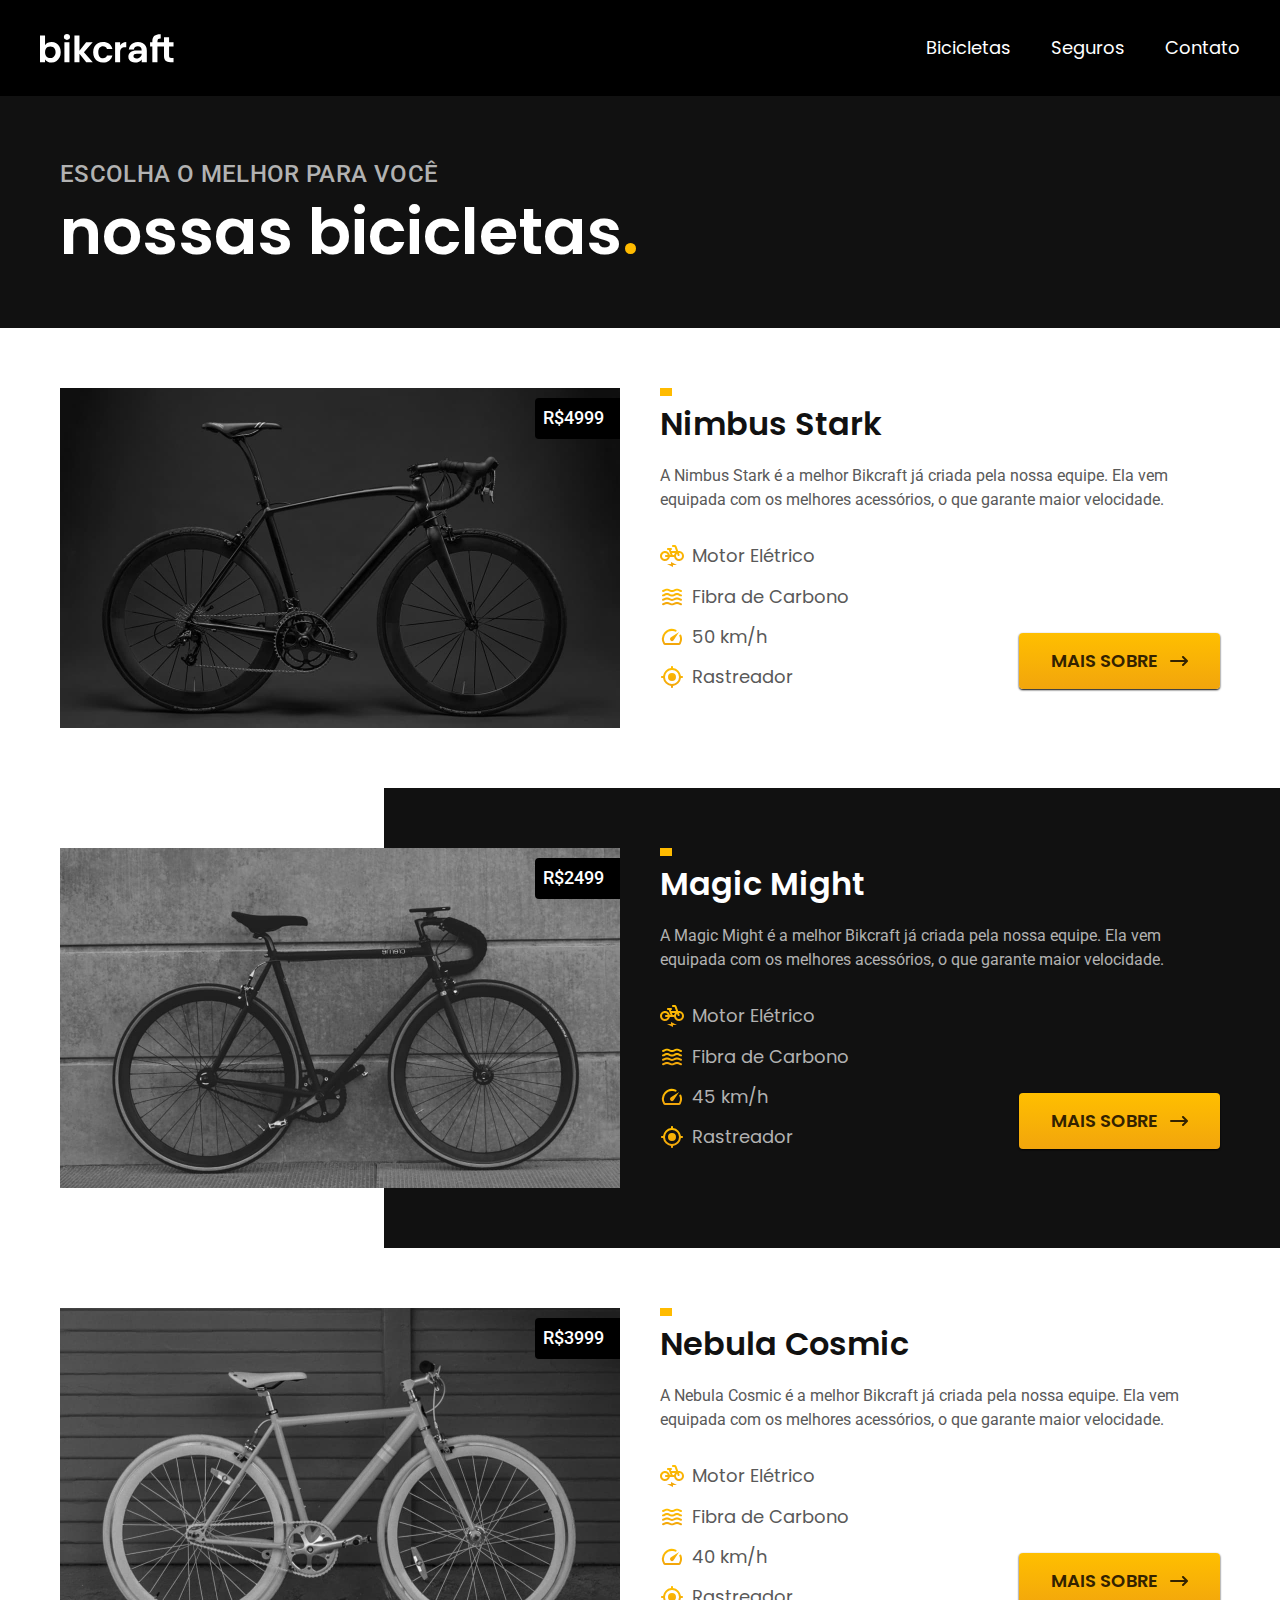
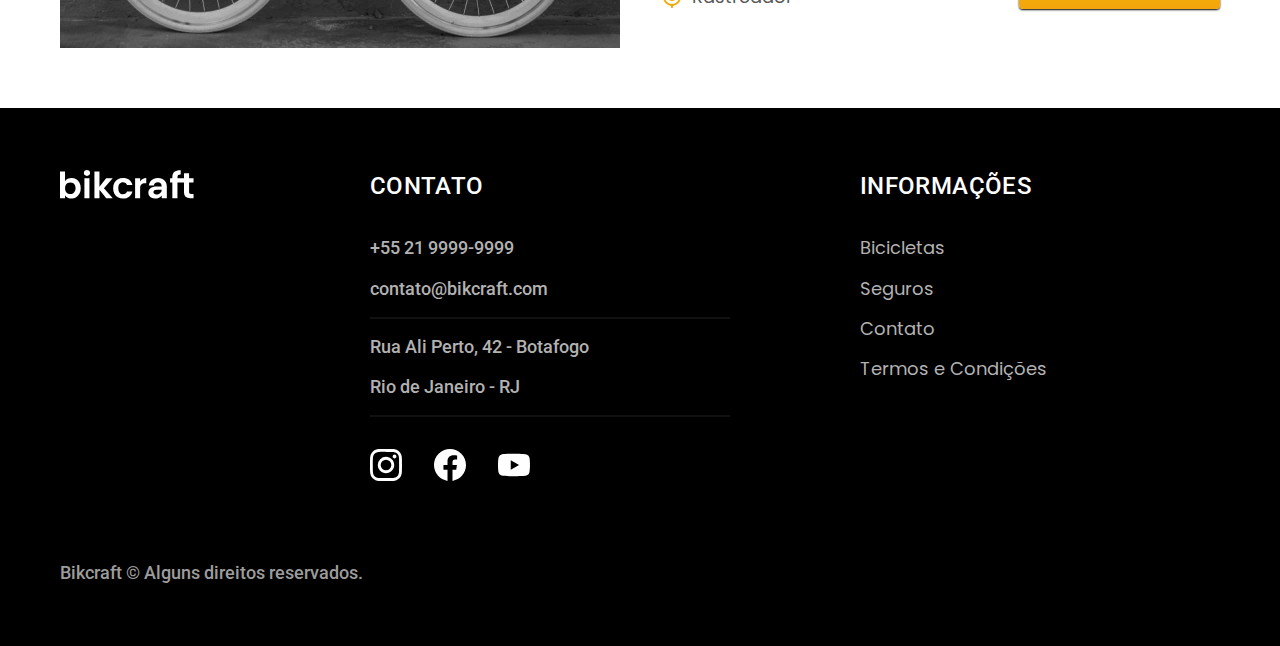
==== bicicletas.html @ 440a0a4f "criando e estilizando a página de bicicletas" ====
<!DOCTYPE html>
<html lang="pt-br">
  <head>
    <meta charset="UTF-8" />
    <meta http-equiv="X-UA-Compatible" content="IE=edge" />
    <meta name="viewport" content="width=device-width, initial-scale=1.0" />
    <meta name="description" content="Termos e condições" />
    <link rel="stylesheet" href="./css/style.css" />
    <link rel="preconnect" href="https://fonts.googleapis.com" />
    <link rel="preconnect" href="https://fonts.gstatic.com" crossorigin />
    <link
      href="https://fonts.googleapis.com/css2?family=Merriweather:ital,wght@1,900&family=Poppins:wght@400;600&family=Roboto:ital,wght@0,400;1,500&display=swap"
      rel="stylesheet"
    />
    <title>Bicicletas | Bicicletas Elétricas</title>
  </head>
  <body id="bicicletas">
    <header class="header-bg">
      <div class="header container">
        <a href="./index.html"
          ><img src="./img/bikcraft.svg" alt="Bikcraft"
        /></a>
        <nav aria-label="primária">
          <ul class="header-menu font-1-m cor-0">
            <li><a href="./bicicletas.html">Bicicletas</a></li>
            <li><a href="./seguros.html">Seguros</a></li>
            <li><a href="./contato.html">Contato</a></li>
          </ul>
        </nav>
      </div>
    </header>

    <main>
      <div class="titulo-bg">
        <div class="titulo container">
          <p class="font-2-l-b cor-5">Escolha o melhor para você</p>
          <h1 class="font-1-xxl cor-0">
            nossas bicicletas<span class="cor-p1">.</span>
          </h1>
        </div>
      </div>

      <div class="bicicletas container">
        <div class="bicicletas-imagem">
          <img src="./img/bicicletas/nimbus.jpg" alt="Bicicleta preta" />
          <span class="font-2-m cor-0">R$4999</span>
        </div>
        <div class="bicicletas-conteudo">
          <h2 class="font-1-xl">Nimbus Stark</h2>
          <p class="font-2-s cor-8">
            A Nimbus Stark é a melhor Bikcraft já criada pela nossa equipe. Ela
            vem equipada com os melhores acessórios, o que garante maior
            velocidade.
          </p>
          <ul class="font-1-m cor-8">
            <li>
              <img src="./img/icones/eletrica.svg" alt="" />Motor Elétrico
            </li>
            <li>
              <img src="./img/icones/carbono.svg" alt="" />Fibra de Carbono
            </li>
            <li><img src="./img/icones/velocidade.svg" alt="" />50 km/h</li>
            <li><img src="./img/icones/rastreador.svg" alt="" />Rastreador</li>
          </ul>
          <a class="botao seta" href="./bicicletas/nimbus.html">Mais Sobre</a>
        </div>
      </div>

      <div class="bicicletas-bg">
        <div class="bicicletas container">
          <div class="bicicletas-imagem">
            <img src="./img/bicicletas/magic.jpg" alt="Bicicleta preta" />
            <span class="font-2-m cor-0">R$2499</span>
          </div>
          <div class="bicicletas-conteudo">
            <h2 class="font-1-xl cor-0">Magic Might</h2>
            <p class="font-2-s cor-5">
              A Magic Might é a melhor Bikcraft já criada pela nossa equipe. Ela
              vem equipada com os melhores acessórios, o que garante maior
              velocidade.
            </p>
            <ul class="font-1-m cor-5">
              <li>
                <img src="./img/icones/eletrica.svg" alt="" />Motor Elétrico
              </li>
              <li>
                <img src="./img/icones/carbono.svg" alt="" />Fibra de Carbono
              </li>
              <li><img src="./img/icones/velocidade.svg" alt="" />45 km/h</li>
              <li>
                <img src="./img/icones/rastreador.svg" alt="" />Rastreador
              </li>
            </ul>
            <a class="botao seta" href="./bicicletas/magic.html">Mais Sobre</a>
          </div>
        </div>
      </div>

      <div class="bicicletas container">
        <div class="bicicletas-imagem">
          <img src="./img/bicicletas/nebula.jpg" alt="Bicicleta preta" />
          <span class="font-2-m cor-0">R$3999</span>
        </div>
        <div class="bicicletas-conteudo">
          <h2 class="font-1-xl">Nebula Cosmic</h2>
          <p class="font-2-s cor-8">
            A Nebula Cosmic é a melhor Bikcraft já criada pela nossa equipe. Ela
            vem equipada com os melhores acessórios, o que garante maior
            velocidade.
          </p>
          <ul class="font-1-m cor-8">
            <li>
              <img src="./img/icones/eletrica.svg" alt="" />Motor Elétrico
            </li>
            <li>
              <img src="./img/icones/carbono.svg" alt="" />Fibra de Carbono
            </li>
            <li><img src="./img/icones/velocidade.svg" alt="" />40 km/h</li>
            <li><img src="./img/icones/rastreador.svg" alt="" />Rastreador</li>
          </ul>
          <a class="botao seta" href="./bicicletas/nebula.html">Mais Sobre</a>
        </div>
      </div>
    </main>

    <footer class="footer-bg">
      <div class="footer container">
        <img src="./img/bikcraft.svg" alt="Bikcraft" />
        <div class="footer-contato">
          <h3 class="font-2-l-b cor-0">Contato</h3>
          <ul class="font-2-m cor-5">
            <li><a href="tel:+552199999999">+55 21 9999-9999</a></li>
            <li>
              <a href="mailto:contato@bikcraft.com">contato@bikcraft.com</a>
            </li>
            <li>Rua Ali Perto, 42 - Botafogo</li>
            <li>Rio de Janeiro - RJ</li>
          </ul>
          <div class="footer-redes">
            <a href="./">
              <img src="./img/redes/instagram.svg" alt="Instagram" />
            </a>
            <a href="./">
              <img src="./img/redes/facebook.svg" alt="Facebook" />
            </a>
            <a href="./">
              <img src="./img/redes/youtube.svg" alt="Youtube" />
            </a>
          </div>
        </div>
        <div class="footer-informacoes">
          <h3 class="font-2-l-b cor-0">Informações</h3>
          <nav>
            <ul class="font-1-m cor-5">
              <li><a href="./bicicletas.html">Bicicletas</a></li>
              <li><a href="./seguros.html">Seguros</a></li>
              <li><a href="./contato.html">Contato</a></li>
              <li><a href="./termos.html">Termos e Condições</a></li>
            </ul>
          </nav>
        </div>
        <p class="footer-copy font-2-m cor-6">
          Bikcraft © Alguns direitos reservados.
        </p>
      </div>
    </footer>
  </body>
</html>
---- css/style.css ----
/* RESETS */
@import "./global/global.css";

/* TIPOGRAFIA */
@import "./utilidades/tipografia.css";

/* CORES */
@import "./utilidades/cores.css";

/* COMPONENTES */
@import "./utilidades/componentes.css";

/* HEADER */
@import "./global/header.css";

/* FOOTER */
@import "./global/footer.css";

/* HOME */
@import "./home/introducao.css";
@import "./home/tecnologia.css";
@import "./home/parceiros.css";
@import "./home/depoimento.css";

/* LISTA DE BICICLETAS */
@import "./bicicletas/bicicletas-lista.css";
@import "./bicicletas/bicicletas.css";

/* SEGUROS */
@import "./seguros/seguros.css";

/* TERMOS */
@import "./termos/termos.css";
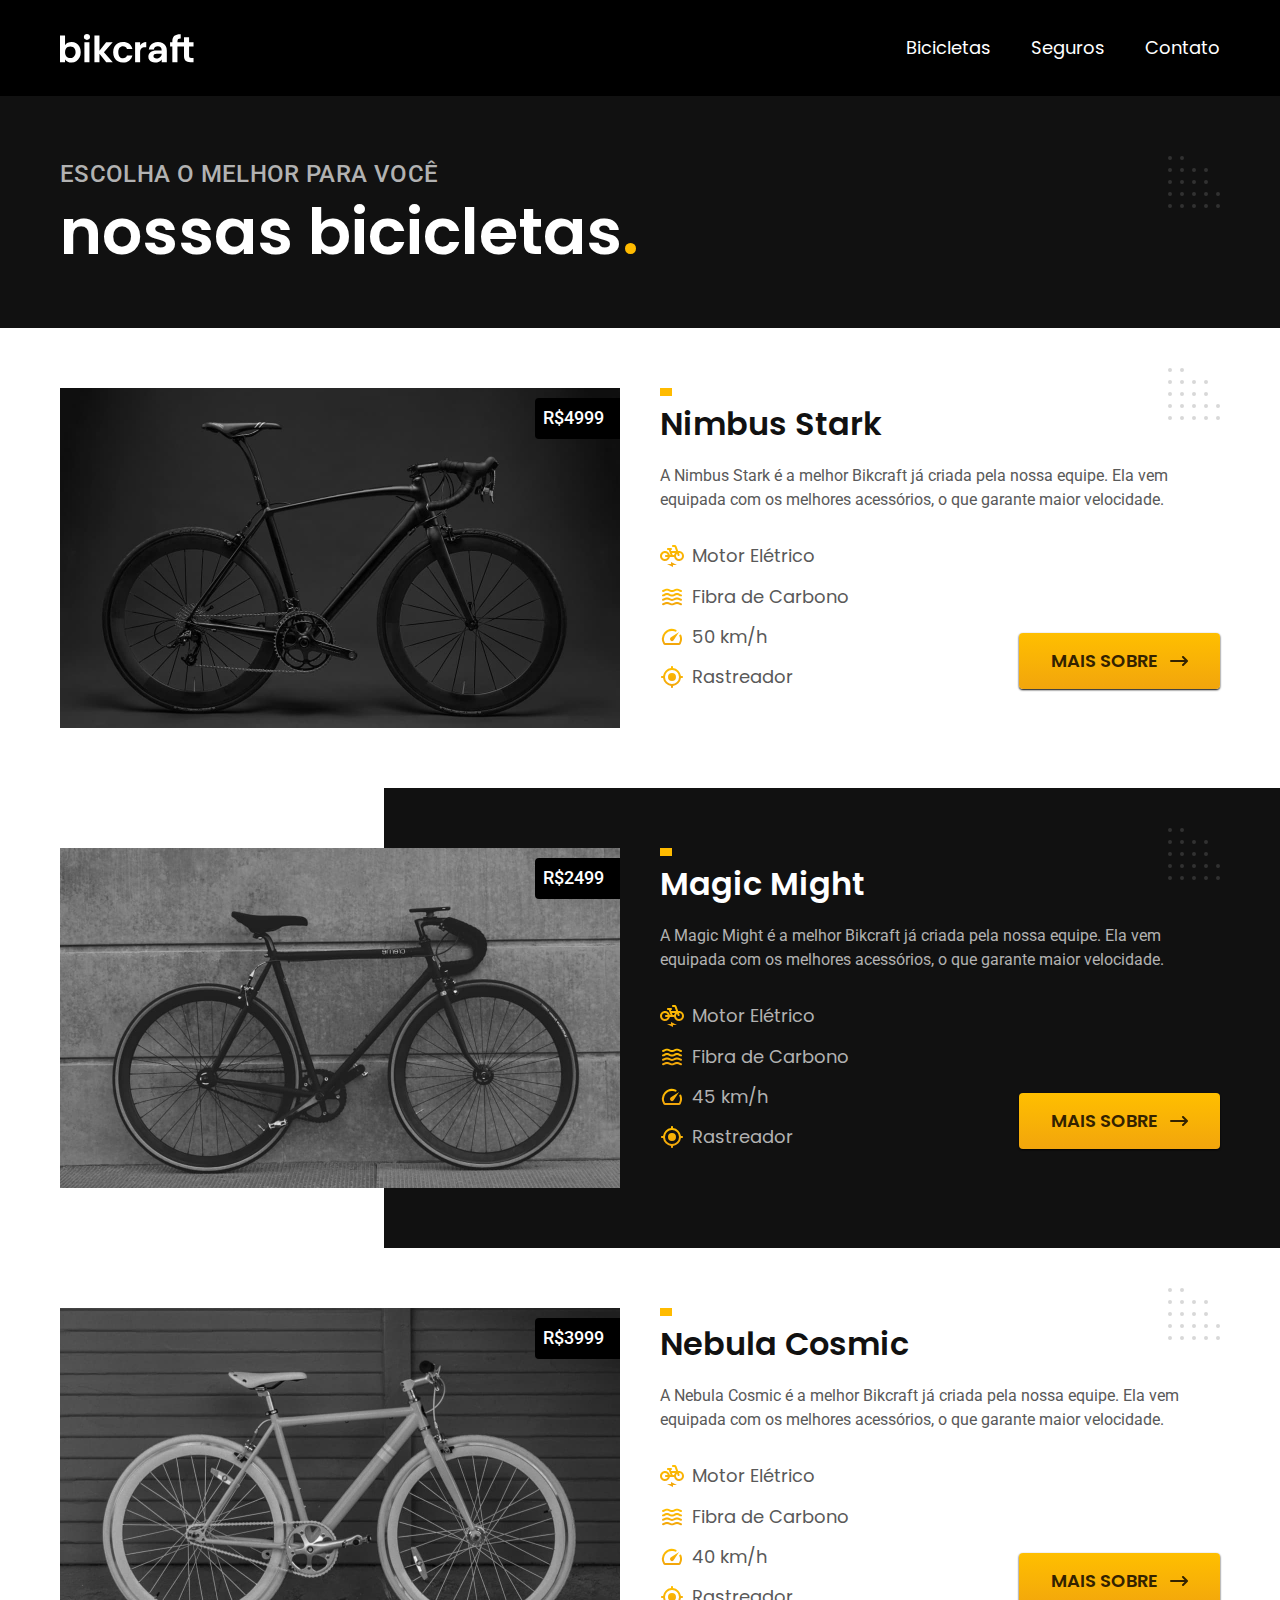
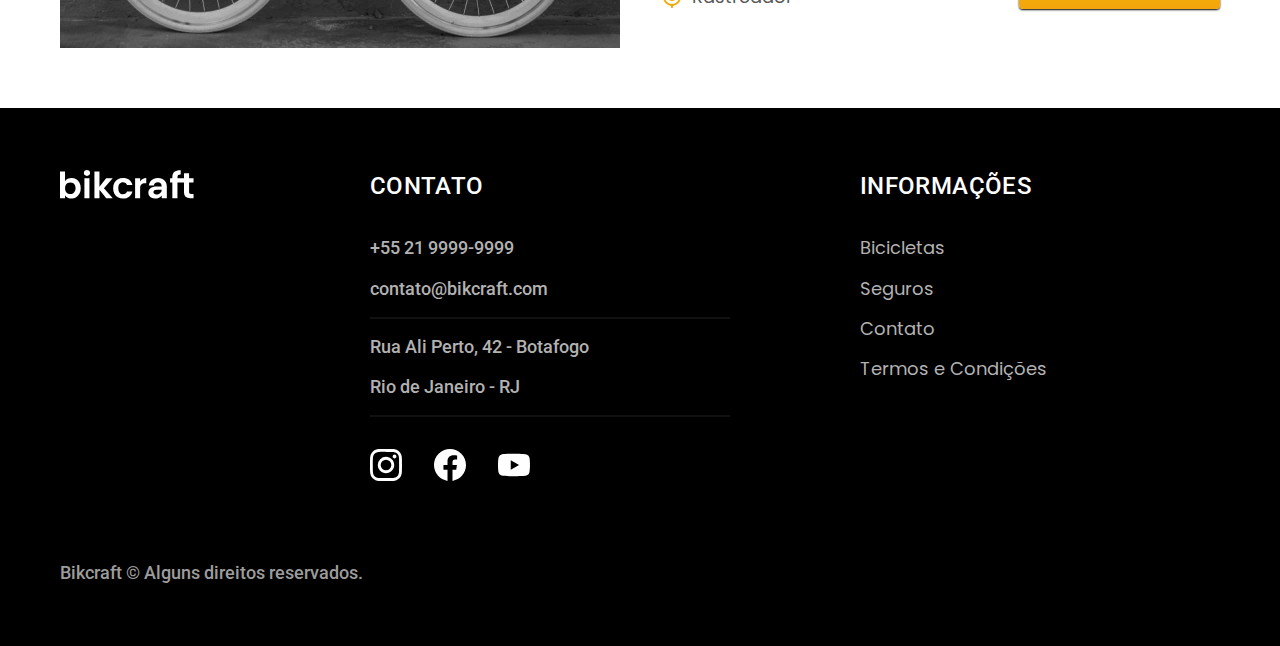
==== commit 790ebee4: "adicionando algumas decorações e otimizações" ====
--- a/bicicletas.html
+++ b/bicicletas.html
@@ -5,6 +5,7 @@
     <meta http-equiv="X-UA-Compatible" content="IE=edge" />
     <meta name="viewport" content="width=device-width, initial-scale=1.0" />
     <meta name="description" content="Termos e condições" />
+    <link rel="preload" href="./css/style.css" as="style" />
     <link rel="stylesheet" href="./css/style.css" />
     <link rel="preconnect" href="https://fonts.googleapis.com" />
     <link rel="preconnect" href="https://fonts.gstatic.com" crossorigin />
--- a/css/style.css
+++ b/css/style.css
@@ -9,6 +9,7 @@
 
 /* COMPONENTES */
 @import "./utilidades/componentes.css";
+@import "./utilidades/formulario.css";
 
 /* HEADER */
 @import "./global/header.css";
@@ -26,8 +27,21 @@
 @import "./bicicletas/bicicletas-lista.css";
 @import "./bicicletas/bicicletas.css";
 
+/* BICICLETA */
+@import "./bicicleta/bicicleta.css";
+@import "./bicicleta/seguro.css";
+
 /* SEGUROS */
 @import "./seguros/seguros.css";
+@import "./seguros/vantagens.css";
+@import "./seguros/perguntas.css";
+
+/* CONTATO */
+@import "./contato/contato.css";
+@import "./contato/lojas.css";
 
 /* TERMOS */
 @import "./termos/termos.css";
+
+/* ORÇAMENTOS */
+@import "./orcamento/orcamento.css";
--- a/css/style.css
+++ b/css/style.css
@@ -9,6 +9,7 @@
 
 /* COMPONENTES */
 @import "./utilidades/componentes.css";
+@import "./utilidades/formulario.css";
 
 /* HEADER */
 @import "./global/header.css";
@@ -26,8 +27,21 @@
 @import "./bicicletas/bicicletas-lista.css";
 @import "./bicicletas/bicicletas.css";
 
+/* BICICLETA */
+@import "./bicicleta/bicicleta.css";
+@import "./bicicleta/seguro.css";
+
 /* SEGUROS */
 @import "./seguros/seguros.css";
+@import "./seguros/vantagens.css";
+@import "./seguros/perguntas.css";
+
+/* CONTATO */
+@import "./contato/contato.css";
+@import "./contato/lojas.css";
 
 /* TERMOS */
 @import "./termos/termos.css";
+
+/* ORÇAMENTOS */
+@import "./orcamento/orcamento.css";
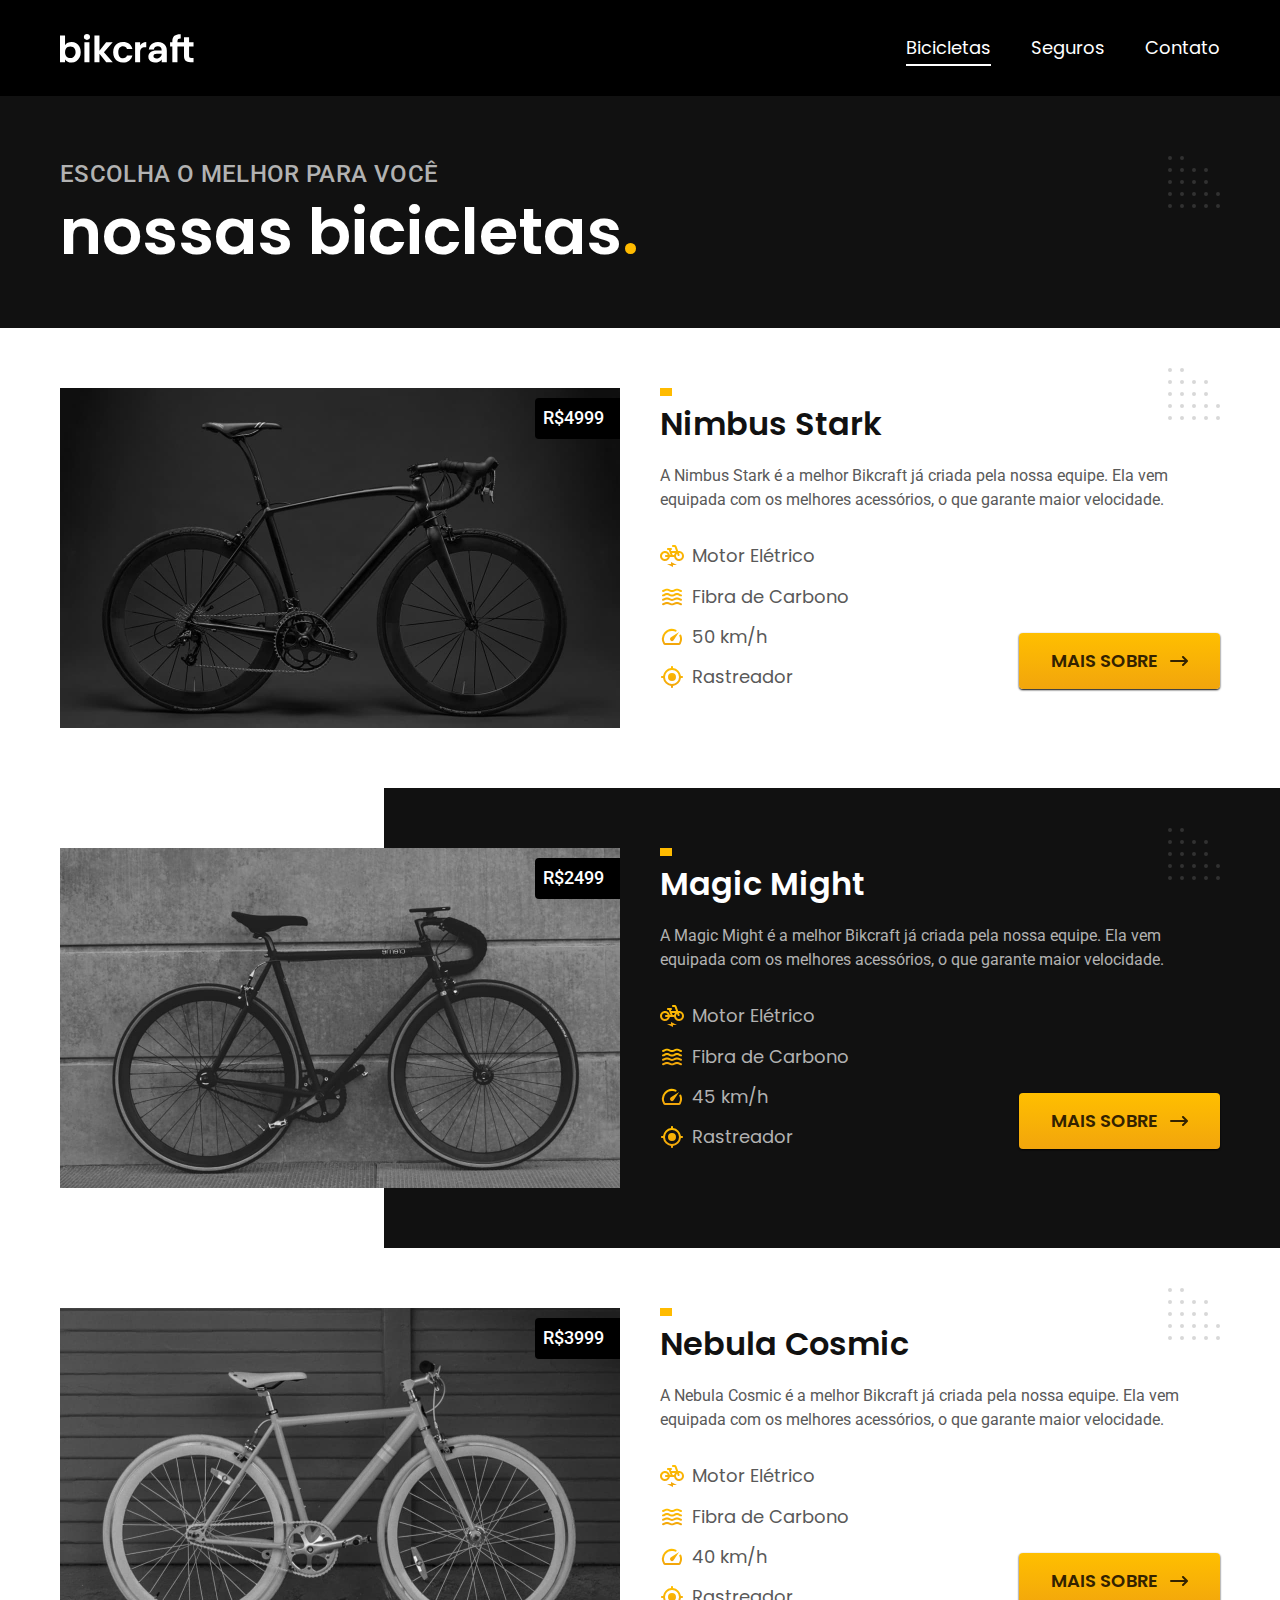
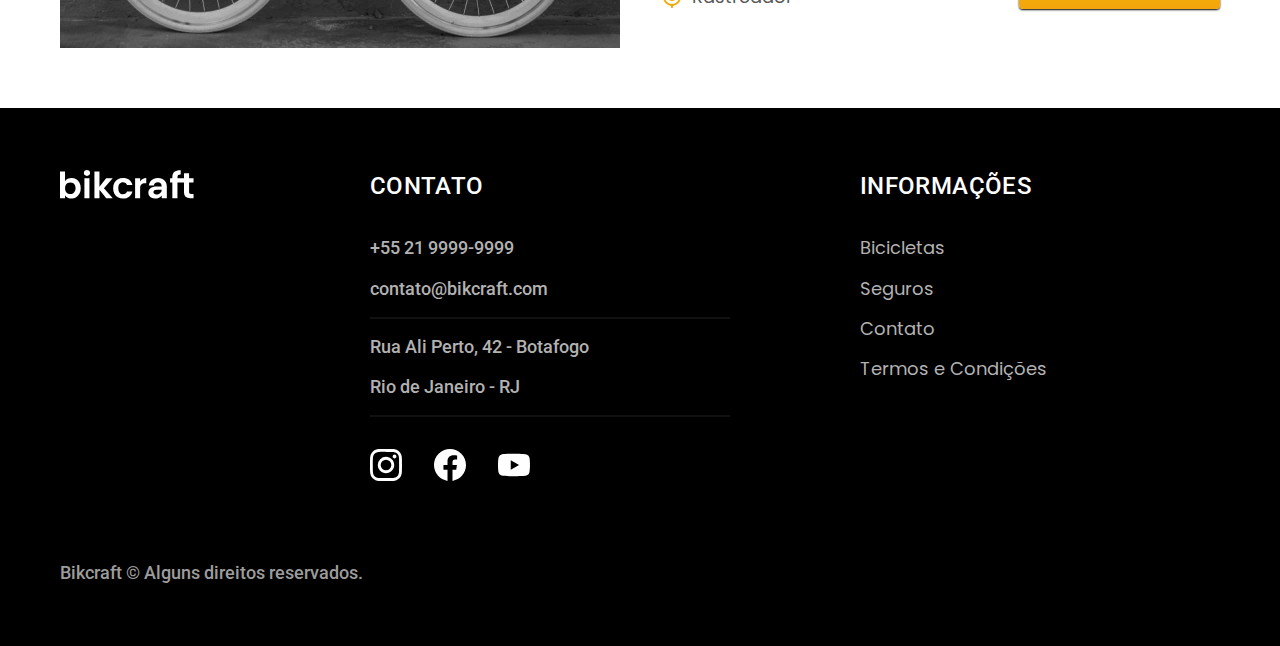
==== commit cd96ee8d: "mudando o estilo de um link ativo com JS" ====
--- a/bicicletas.html
+++ b/bicicletas.html
@@ -165,5 +165,6 @@
         </p>
       </div>
     </footer>
+    <script src="./js/script.js"></script>
   </body>
 </html>
